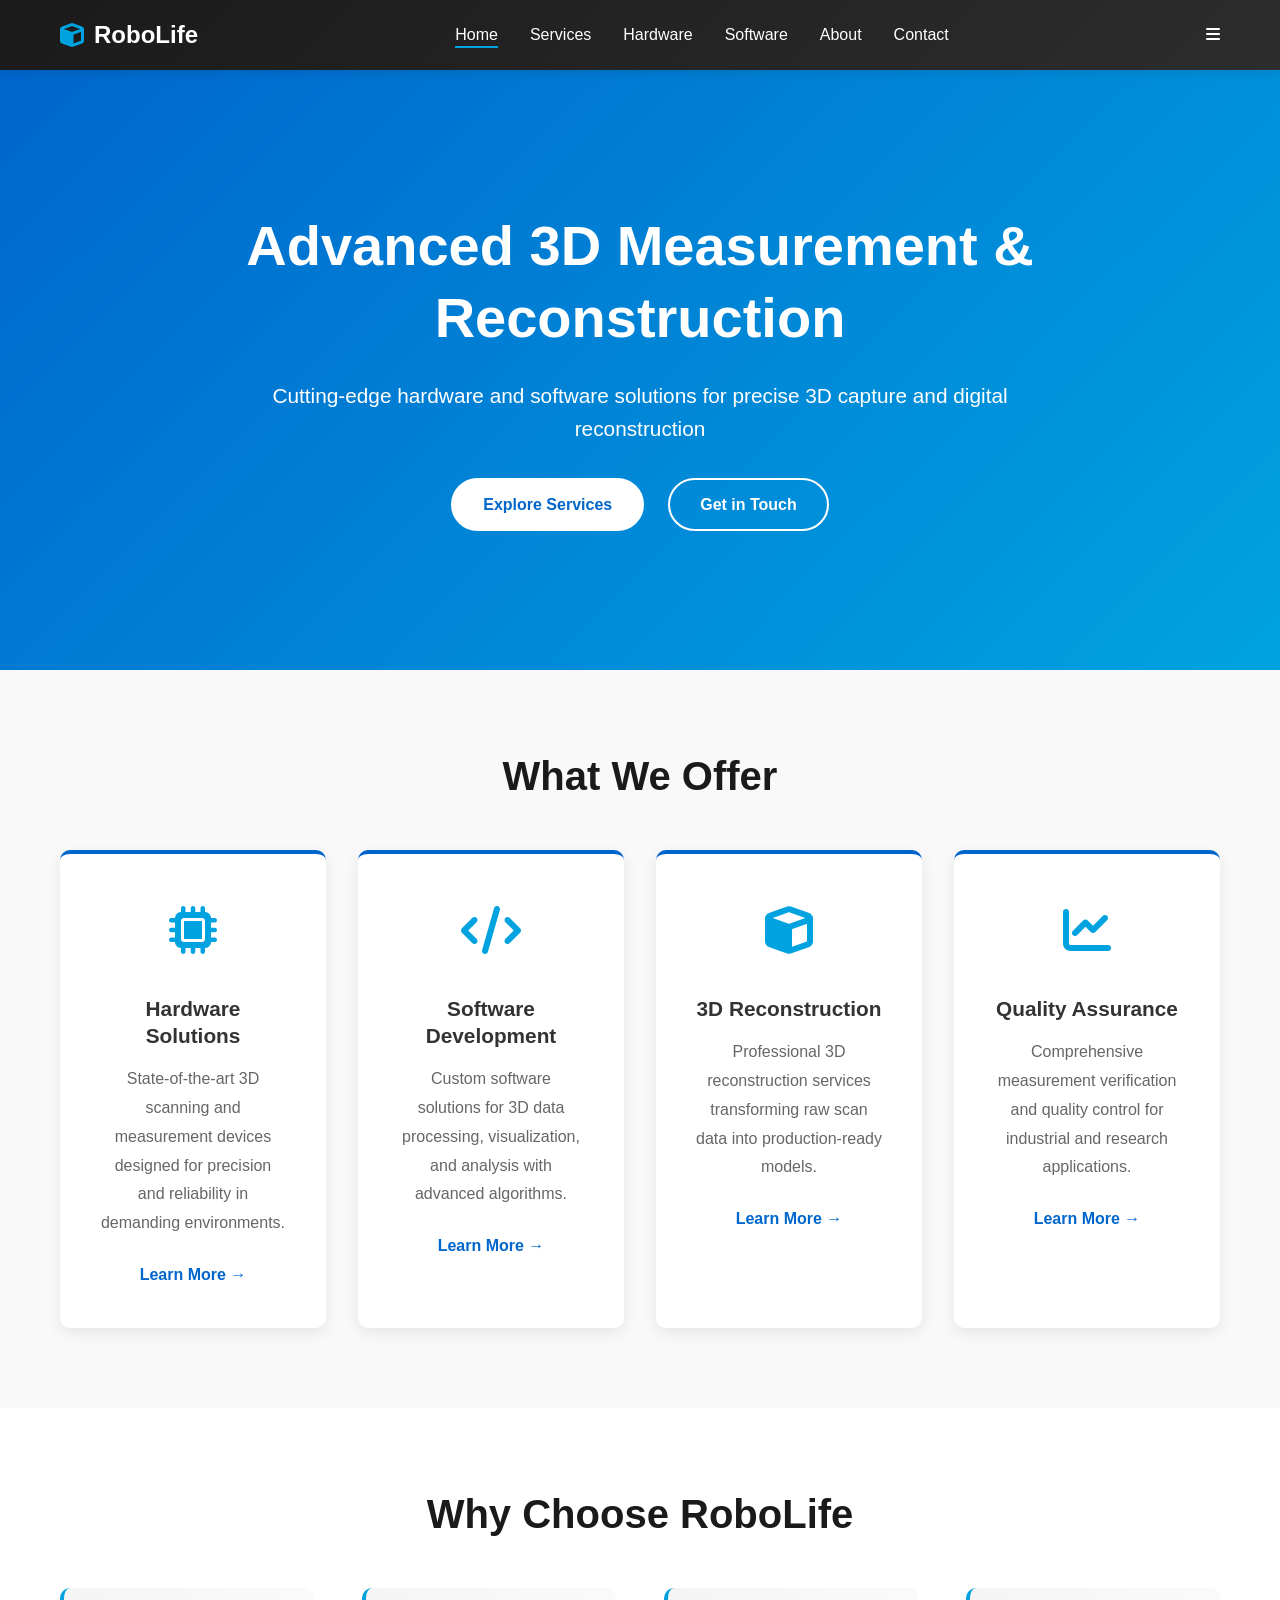
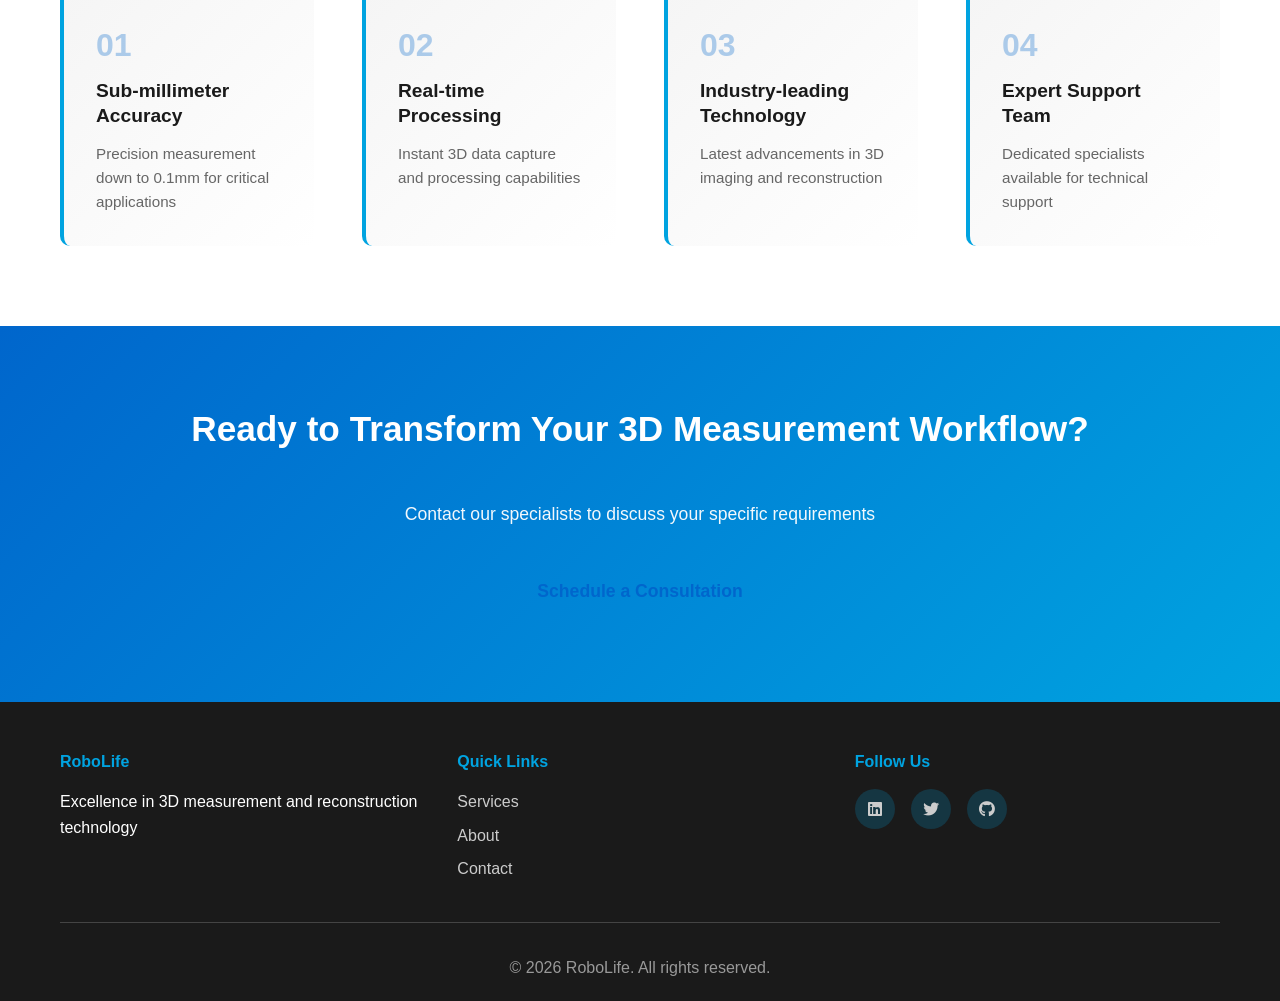
==== index.html @ cc93dd25 "Create RoboLife company website with 6 pages, responsive design, and professional branding" ====
<!DOCTYPE html>
<html lang="en">
<head>
    <meta charset="UTF-8">
    <meta name="viewport" content="width=device-width, initial-scale=1.0">
    <title>RoboLife - 3D Measurement & Reconstruction Solutions</title>
    <link rel="stylesheet" href="css/styles.css">
    <link rel="stylesheet" href="https://cdnjs.cloudflare.com/ajax/libs/font-awesome/6.4.0/css/all.min.css">
</head>
<body>
    <!-- Navigation -->
    <nav class="navbar">
        <div class="nav-container">
            <div class="logo">
                <i class="fas fa-cube"></i> RoboLife
            </div>
            <ul class="nav-menu">
                <li><a href="index.html" class="active">Home</a></li>
                <li><a href="services.html">Services</a></li>
                <li><a href="hardware.html">Hardware</a></li>
                <li><a href="software.html">Software</a></li>
                <li><a href="about.html">About</a></li>
                <li><a href="contact.html">Contact</a></li>
            </ul>
        </div>
    </nav>

    <!-- Hero Section -->
    <section class="hero">
        <div class="hero-content">
            <h1>Advanced 3D Measurement & Reconstruction</h1>
            <p>Cutting-edge hardware and software solutions for precise 3D capture and digital reconstruction</p>
            <div class="hero-buttons">
                <a href="services.html" class="btn btn-primary">Explore Services</a>
                <a href="contact.html" class="btn btn-secondary">Get in Touch</a>
            </div>
        </div>
        <div class="hero-background">
            <div class="cube-animation"></div>
        </div>
    </section>

    <!-- Services Overview -->
    <section class="services-overview">
        <div class="container">
            <h2>What We Offer</h2>
            <div class="services-grid">
                <div class="service-card">
                    <div class="service-icon">
                        <i class="fas fa-microchip"></i>
                    </div>
                    <h3>Hardware Solutions</h3>
                    <p>State-of-the-art 3D scanning and measurement devices designed for precision and reliability in demanding environments.</p>
                    <a href="hardware.html" class="learn-more">Learn More →</a>
                </div>

                <div class="service-card">
                    <div class="service-icon">
                        <i class="fas fa-code"></i>
                    </div>
                    <h3>Software Development</h3>
                    <p>Custom software solutions for 3D data processing, visualization, and analysis with advanced algorithms.</p>
                    <a href="software.html" class="learn-more">Learn More →</a>
                </div>

                <div class="service-card">
                    <div class="service-icon">
                        <i class="fas fa-cube"></i>
                    </div>
                    <h3>3D Reconstruction</h3>
                    <p>Professional 3D reconstruction services transforming raw scan data into production-ready models.</p>
                    <a href="services.html" class="learn-more">Learn More →</a>
                </div>

                <div class="service-card">
                    <div class="service-icon">
                        <i class="fas fa-chart-line"></i>
                    </div>
                    <h3>Quality Assurance</h3>
                    <p>Comprehensive measurement verification and quality control for industrial and research applications.</p>
                    <a href="services.html" class="learn-more">Learn More →</a>
                </div>
            </div>
        </div>
    </section>

    <!-- Features Section -->
    <section class="features">
        <div class="container">
            <h2>Why Choose RoboLife</h2>
            <div class="features-grid">
                <div class="feature-item">
                    <div class="feature-number">01</div>
                    <h4>Sub-millimeter Accuracy</h4>
                    <p>Precision measurement down to 0.1mm for critical applications</p>
                </div>
                <div class="feature-item">
                    <div class="feature-number">02</div>
                    <h4>Real-time Processing</h4>
                    <p>Instant 3D data capture and processing capabilities</p>
                </div>
                <div class="feature-item">
                    <div class="feature-number">03</div>
                    <h4>Industry-leading Technology</h4>
                    <p>Latest advancements in 3D imaging and reconstruction</p>
                </div>
                <div class="feature-item">
                    <div class="feature-number">04</div>
                    <h4>Expert Support Team</h4>
                    <p>Dedicated specialists available for technical support</p>
                </div>
            </div>
        </div>
    </section>

    <!-- CTA Section -->
    <section class="cta-section">
        <div class="container">
            <h2>Ready to Transform Your 3D Measurement Workflow?</h2>
            <p>Contact our specialists to discuss your specific requirements</p>
            <a href="contact.html" class="btn btn-large">Schedule a Consultation</a>
        </div>
    </section>

    <!-- Footer -->
    <footer class="footer">
        <div class="container">
            <div class="footer-content">
                <div class="footer-section">
                    <h4>RoboLife</h4>
                    <p>Excellence in 3D measurement and reconstruction technology</p>
                </div>
                <div class="footer-section">
                    <h4>Quick Links</h4>
                    <ul>
                        <li><a href="services.html">Services</a></li>
                        <li><a href="about.html">About</a></li>
                        <li><a href="contact.html">Contact</a></li>
                    </ul>
                </div>
                <div class="footer-section">
                    <h4>Follow Us</h4>
                    <div class="social-links">
                        <a href="#"><i class="fab fa-linkedin"></i></a>
                        <a href="#"><i class="fab fa-twitter"></i></a>
                        <a href="#"><i class="fab fa-github"></i></a>
                    </div>
                </div>
            </div>
            <div class="footer-bottom">
                <p>&copy; 2026 RoboLife. All rights reserved.</p>
            </div>
        </div>
    </footer>

    <script src="js/script.js"></script>
</body>
</html>
---- css/styles.css ----
/* Global Styles */
:root {
    --primary-color: #0066cc;
    --secondary-color: #00a3e0;
    --dark-color: #1a1a1a;
    --light-color: #f5f5f5;
    --text-color: #333;
    --border-color: #e0e0e0;
    --accent-color: #ff6b6b;
}

* {
    margin: 0;
    padding: 0;
    box-sizing: border-box;
}

body {
    font-family: 'Segoe UI', Tahoma, Geneva, Verdana, sans-serif;
    line-height: 1.6;
    color: var(--text-color);
    background-color: #fff;
}

.container {
    max-width: 1200px;
    margin: 0 auto;
    padding: 0 20px;
}

h1, h2, h3, h4, h5, h6 {
    font-weight: 700;
    line-height: 1.3;
}

h2 {
    font-size: 2.5rem;
    margin-bottom: 3rem;
    text-align: center;
    color: var(--dark-color);
}

a {
    text-decoration: none;
    color: var(--primary-color);
    transition: all 0.3s ease;
}

/* Navigation */
.navbar {
    background: linear-gradient(135deg, var(--dark-color) 0%, #2d2d2d 100%);
    color: white;
    padding: 1rem 0;
    position: sticky;
    top: 0;
    z-index: 1000;
    box-shadow: 0 2px 10px rgba(0,0,0,0.1);
}

.nav-container {
    max-width: 1200px;
    margin: 0 auto;
    padding: 0 20px;
    display: flex;
    justify-content: space-between;
    align-items: center;
}

.logo {
    font-size: 1.5rem;
    font-weight: bold;
    display: flex;
    align-items: center;
    gap: 10px;
}

.logo i {
    color: var(--secondary-color);
}

.nav-menu {
    display: flex;
    list-style: none;
    gap: 2rem;
}

.nav-menu a {
    color: white;
    font-weight: 500;
    position: relative;
}

.nav-menu a::after {
    content: '';
    position: absolute;
    bottom: -5px;
    left: 0;
    width: 0;
    height: 2px;
    background: var(--secondary-color);
    transition: width 0.3s ease;
}

.nav-menu a:hover::after,
.nav-menu a.active::after {
    width: 100%;
}

/* Hero Section */
.hero {
    background: linear-gradient(135deg, #0066cc 0%, #00a3e0 100%);
    color: white;
    padding: 100px 20px;
    text-align: center;
    position: relative;
    overflow: hidden;
    min-height: 600px;
    display: flex;
    align-items: center;
    justify-content: center;
}

.hero-content {
    position: relative;
    z-index: 2;
    max-width: 800px;
}

.hero h1 {
    font-size: 3.5rem;
    margin-bottom: 1.5rem;
    animation: fadeInUp 1s ease;
}

.hero p {
    font-size: 1.3rem;
    margin-bottom: 2rem;
    opacity: 0.95;
    animation: fadeInUp 1s ease 0.2s both;
}

.hero-buttons {
    display: flex;
    gap: 1.5rem;
    justify-content: center;
    animation: fadeInUp 1s ease 0.4s both;
}

.btn {
    padding: 12px 30px;
    border-radius: 50px;
    font-weight: 600;
    cursor: pointer;
    display: inline-block;
    transition: all 0.3s ease;
    border: 2px solid transparent;
}

.btn-primary {
    background: white;
    color: var(--primary-color);
    border-color: white;
}

.btn-primary:hover {
    transform: translateY(-3px);
    box-shadow: 0 10px 25px rgba(0,0,0,0.2);
}

.btn-secondary {
    background: transparent;
    color: white;
    border-color: white;
}

.btn-secondary:hover {
    background: white;
    color: var(--primary-color);
    transform: translateY(-3px);
}

.btn-large {
    padding: 15px 40px;
    font-size: 1.1rem;
}

/* Cube Animation */
.hero-background {
    position: absolute;
    top: 0;
    right: 0;
    width: 50%;
    height: 100%;
    opacity: 0.1;
    z-index: 1;
}

.cube-animation {
    width: 300px;
    height: 300px;
    position: absolute;
    right: 50px;
    top: 50%;
    transform: translateY(-50%);
    animation: rotate 20s infinite linear;
}

@keyframes rotate {
    from { transform: translateY(-50%) rotateX(0deg) rotateY(0deg); }
    to { transform: translateY(-50%) rotateX(360deg) rotateY(360deg); }
}

@keyframes fadeInUp {
    from {
        opacity: 0;
        transform: translateY(30px);
    }
    to {
        opacity: 1;
        transform: translateY(0);
    }
}

/* Services Overview */
.services-overview {
    padding: 80px 20px;
    background: #f9f9f9;
}

.services-grid {
    display: grid;
    grid-template-columns: repeat(auto-fit, minmax(250px, 1fr));
    gap: 2rem;
}

.service-card {
    background: white;
    padding: 2.5rem;
    border-radius: 10px;
    text-align: center;
    transition: all 0.3s ease;
    box-shadow: 0 5px 15px rgba(0,0,0,0.08);
    border-top: 4px solid var(--primary-color);
}

.service-card:hover {
    transform: translateY(-10px);
    box-shadow: 0 15px 35px rgba(0,0,0,0.15);
}

.service-icon {
    font-size: 3rem;
    color: var(--secondary-color);
    margin-bottom: 1.5rem;
}

.service-card h3 {
    font-size: 1.3rem;
    margin-bottom: 1rem;
}

.service-card p {
    color: #666;
    margin-bottom: 1.5rem;
    line-height: 1.8;
}

.learn-more {
    color: var(--primary-color);
    font-weight: 600;
    display: inline-block;
    transition: all 0.3s ease;
}

.learn-more:hover {
    color: var(--secondary-color);
    transform: translateX(5px);
}

/* Features Section */
.features {
    padding: 80px 20px;
    background: white;
}

.features-grid {
    display: grid;
    grid-template-columns: repeat(auto-fit, minmax(200px, 1fr));
    gap: 3rem;
}

.feature-item {
    padding: 2rem;
    background: linear-gradient(135deg, #f5f5f5 0%, #ffffff 100%);
    border-radius: 10px;
    border-left: 4px solid var(--secondary-color);
    transition: all 0.3s ease;
}

.feature-item:hover {
    transform: translateX(10px);
    box-shadow: 0 10px 25px rgba(0,0,0,0.1);
}

.feature-number {
    font-size: 2rem;
    font-weight: 700;
    color: var(--primary-color);
    opacity: 0.3;
    margin-bottom: 0.5rem;
}

.feature-item h4 {
    font-size: 1.2rem;
    margin-bottom: 0.8rem;
    color: var(--dark-color);
}

.feature-item p {
    color: #666;
    font-size: 0.95rem;
}

/* CTA Section */
.cta-section {
    background: linear-gradient(135deg, var(--primary-color) 0%, var(--secondary-color) 100%);
    color: white;
    padding: 80px 20px;
    text-align: center;
}

.cta-section h2 {
    color: white;
    font-size: 2.2rem;
}

.cta-section p {
    font-size: 1.1rem;
    margin-bottom: 2rem;
    opacity: 0.95;
}

/* Footer */
.footer {
    background: var(--dark-color);
    color: white;
    padding: 50px 20px 20px;
}

.footer-content {
    display: grid;
    grid-template-columns: repeat(auto-fit, minmax(250px, 1fr));
    gap: 2rem;
    margin-bottom: 2rem;
    max-width: 1200px;
    margin-left: auto;
    margin-right: auto;
}

.footer-section h4 {
    margin-bottom: 1rem;
    color: var(--secondary-color);
}

.footer-section ul {
    list-style: none;
}

.footer-section ul li {
    margin-bottom: 0.5rem;
}

.footer-section a {
    color: #ccc;
    transition: color 0.3s ease;
}

.footer-section a:hover {
    color: var(--secondary-color);
}

.social-links {
    display: flex;
    gap: 1rem;
}

.social-links a {
    display: inline-flex;
    align-items: center;
    justify-content: center;
    width: 40px;
    height: 40px;
    background: rgba(0, 163, 224, 0.2);
    border-radius: 50%;
    transition: all 0.3s ease;
}

.social-links a:hover {
    background: var(--secondary-color);
}

.footer-bottom {
    border-top: 1px solid #444;
    padding-top: 2rem;
    text-align: center;
    color: #999;
    max-width: 1200px;
    margin: 0 auto;
}

/* Responsive Design */
@media (max-width: 768px) {
    .hero h1 {
        font-size: 2rem;
    }

    .hero p {
        font-size: 1rem;
    }

    .hero-buttons {
        flex-direction: column;
        align-items: center;
    }

    .nav-menu {
        gap: 1rem;
        font-size: 0.9rem;
    }

    h2 {
        font-size: 2rem;
    }

    .hero-background {
        width: 100%;
    }

    .services-grid,
    .features-grid {
        grid-template-columns: 1fr;
    }

    .cta-section h2 {
        font-size: 1.8rem;
    }
}

@media (max-width: 480px) {
    .nav-menu {
        gap: 0.5rem;
        font-size: 0.8rem;
    }

    .logo {
        font-size: 1.2rem;
    }

    .hero h1 {
        font-size: 1.5rem;
    }

    h2 {
        font-size: 1.5rem;
        margin-bottom: 2rem;
    }
}
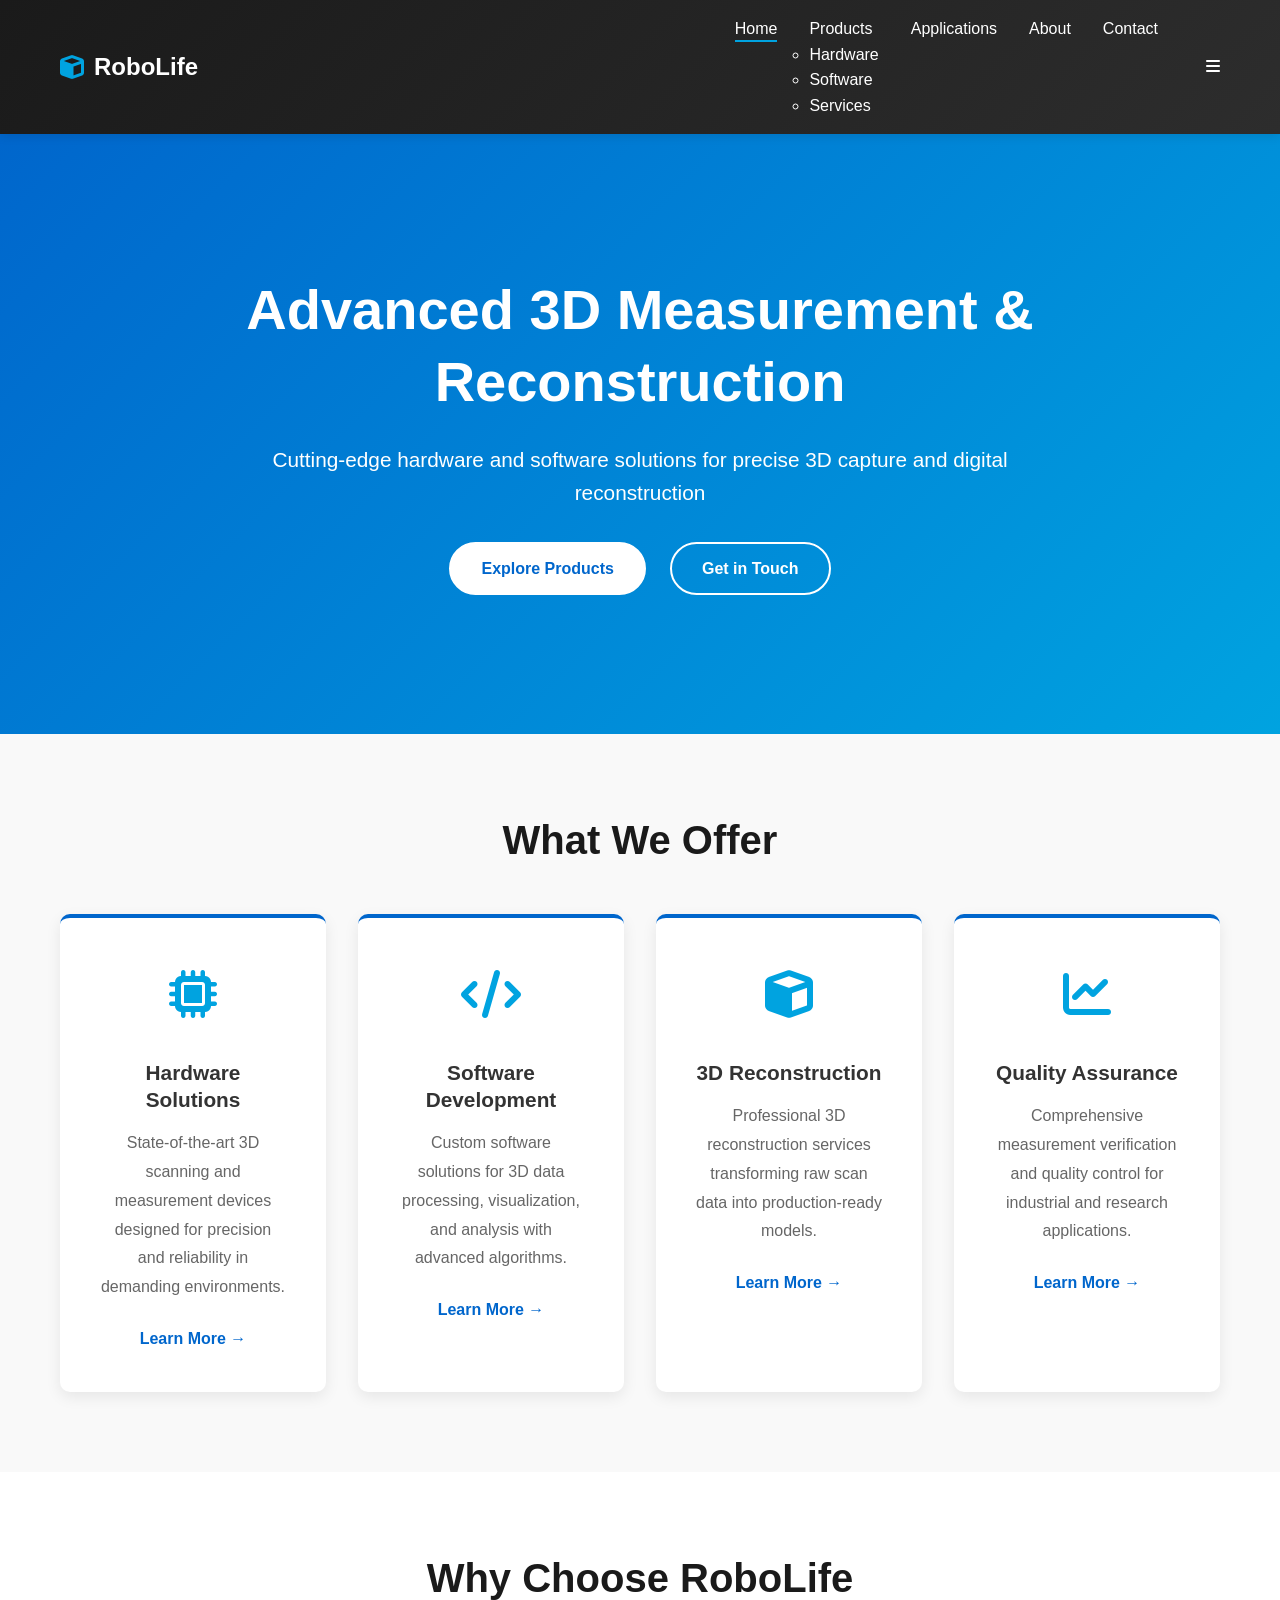
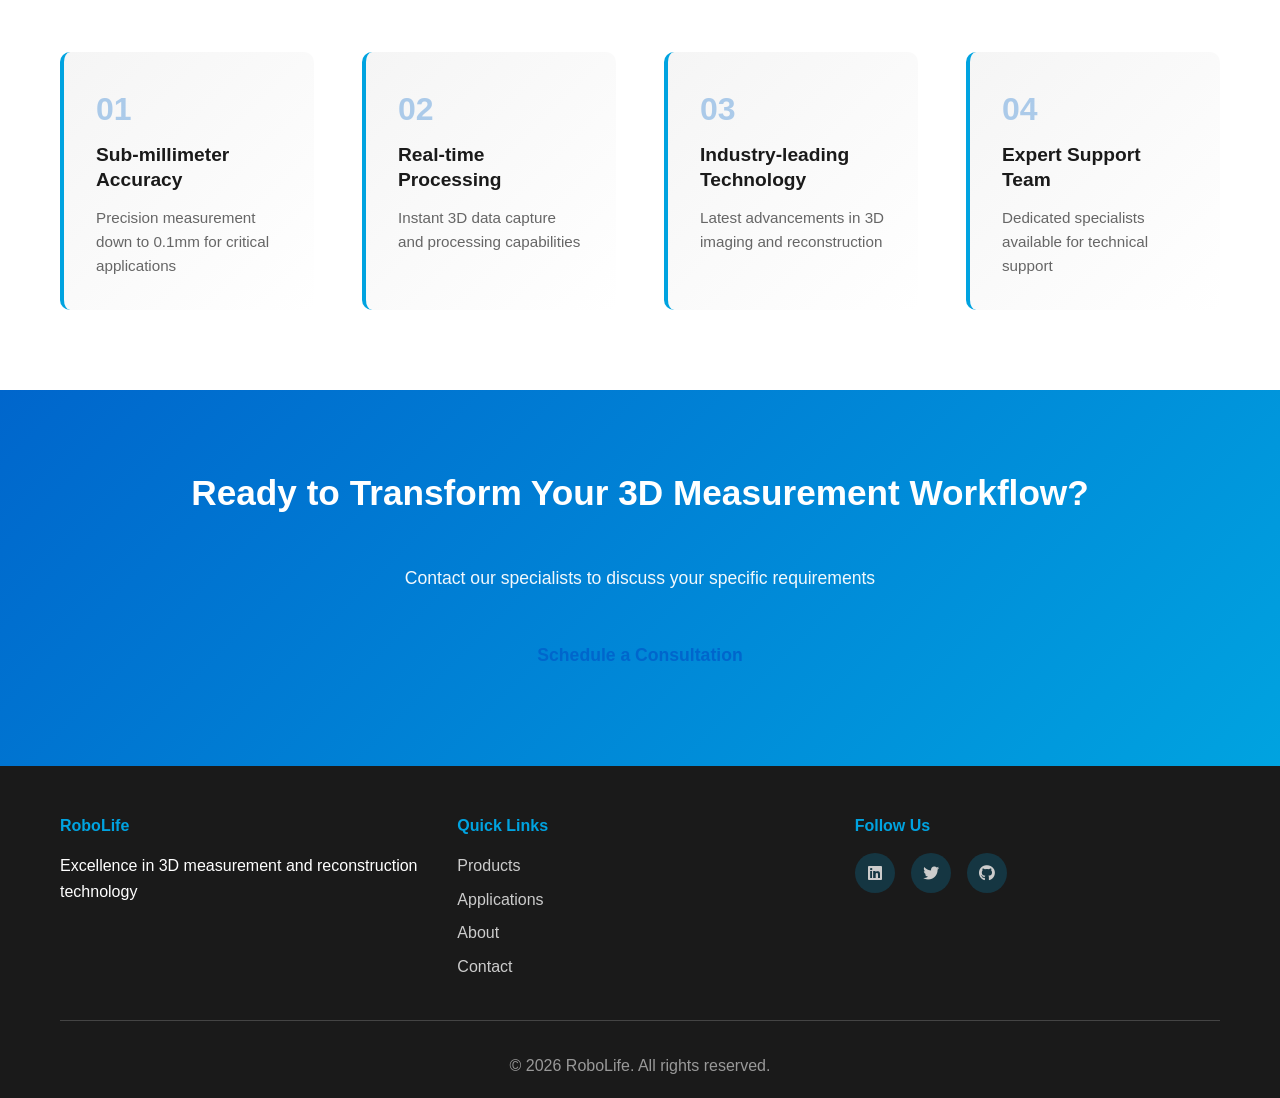
==== commit 75beb66f: "Update navigation menu: add Products dropdown with Hardware, Software, Services subcategories and Ap" ====
--- a/index.html
+++ b/index.html
@@ -11,14 +11,22 @@
     <!-- Navigation -->
     <nav class="navbar">
         <div class="nav-container">
-            <div class="logo">
-                <i class="fas fa-cube"></i> RoboLife
-            </div>
+            <a href="index.html" class="logo-link">
+                <div class="logo">
+                    <i class="fas fa-cube"></i> RoboLife
+                </div>
+            </a>
             <ul class="nav-menu">
                 <li><a href="index.html" class="active">Home</a></li>
-                <li><a href="services.html">Services</a></li>
-                <li><a href="hardware.html">Hardware</a></li>
-                <li><a href="software.html">Software</a></li>
+                <li class="nav-dropdown">
+                    <a href="#" class="nav-dropdown-toggle">Products</a>
+                    <ul class="nav-submenu">
+                        <li><a href="hardware.html">Hardware</a></li>
+                        <li><a href="software.html">Software</a></li>
+                        <li><a href="services.html">Services</a></li>
+                    </ul>
+                </li>
+                <li><a href="applications.html">Applications</a></li>
                 <li><a href="about.html">About</a></li>
                 <li><a href="contact.html">Contact</a></li>
             </ul>
@@ -31,7 +39,7 @@
             <h1>Advanced 3D Measurement & Reconstruction</h1>
             <p>Cutting-edge hardware and software solutions for precise 3D capture and digital reconstruction</p>
             <div class="hero-buttons">
-                <a href="services.html" class="btn btn-primary">Explore Services</a>
+                <a href="services.html" class="btn btn-primary">Explore Products</a>
                 <a href="contact.html" class="btn btn-secondary">Get in Touch</a>
             </div>
         </div>
@@ -133,7 +141,8 @@
                 <div class="footer-section">
                     <h4>Quick Links</h4>
                     <ul>
-                        <li><a href="services.html">Services</a></li>
+                        <li><a href="services.html">Products</a></li>
+                        <li><a href="applications.html">Applications</a></li>
                         <li><a href="about.html">About</a></li>
                         <li><a href="contact.html">Contact</a></li>
                     </ul>
--- a/css/styles.css
+++ b/css/styles.css
@@ -62,8 +62,21 @@
     margin: 0 auto;
     padding: 0 20px;
     display: flex;
-    justify-content: space-between;
+    justify-content: flex-end;
     align-items: center;
+    gap: 3rem;
+}
+
+.logo-link {
+    text-decoration: none;
+    color: inherit;
+    transition: all 0.3s ease;
+    margin-right: auto;
+}
+
+.logo-link:hover .logo {
+    opacity: 0.8;
+    transform: scale(1.05);
 }
 
 .logo {
@@ -72,6 +85,7 @@
     display: flex;
     align-items: center;
     gap: 10px;
+    transition: all 0.3s ease;
 }
 
 .logo i {
@@ -423,9 +437,22 @@
         align-items: center;
     }
 
+    .nav-container {
+        flex-direction: column;
+        gap: 1rem;
+        justify-content: center;
+    }
+
+    .logo-link {
+        margin-right: 0;
+        order: -1;
+    }
+
     .nav-menu {
         gap: 1rem;
         font-size: 0.9rem;
+        flex-wrap: wrap;
+        justify-content: center;
     }
 
     h2 {
